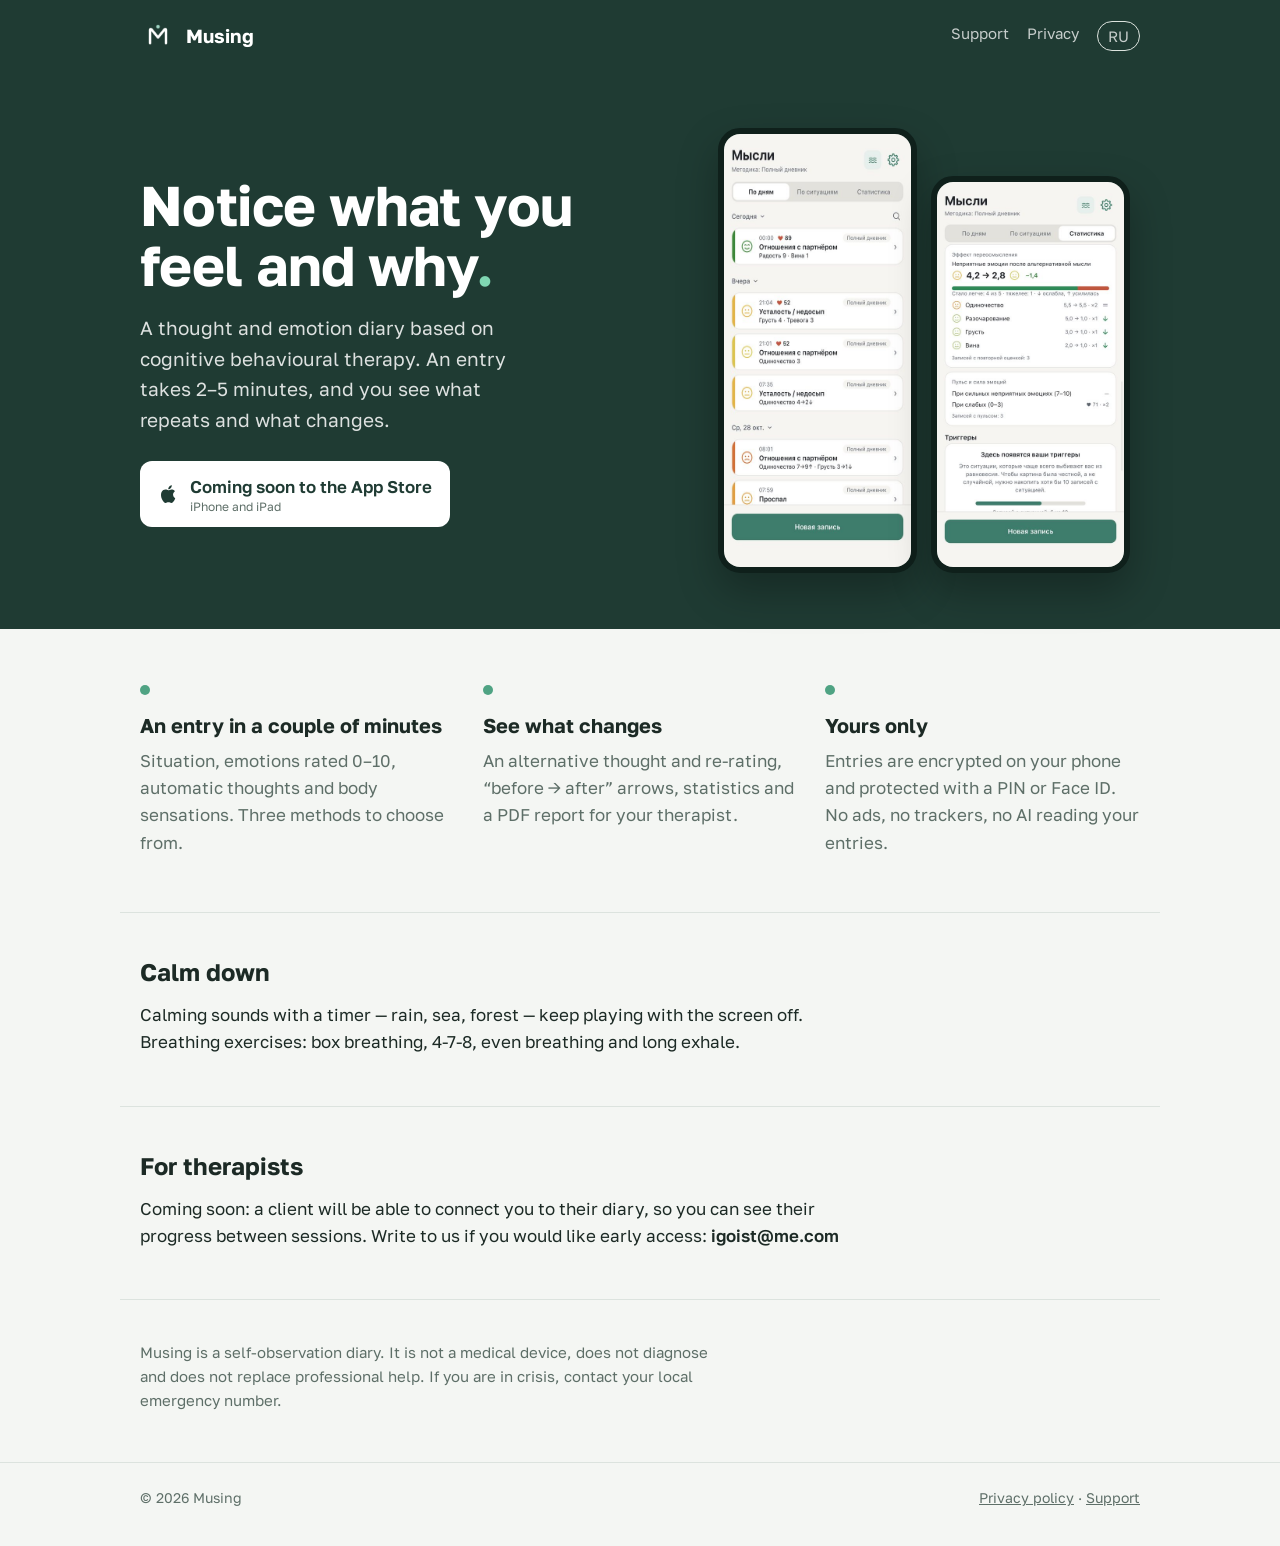
==== en/index.html @ 52f9258c "Site: landing (RU/EN), privacy, support Co-Authored-By: Claude Opus 5.5 <noreply@anthropic.com> Clau" ====
<!doctype html>
<html lang="en">
<head>
<meta charset="utf-8">
<meta name="viewport" content="width=device-width, initial-scale=1, viewport-fit=cover">
<title>Musing — CBT Thought Diary</title>
<meta name="description" content="Log situations, thoughts and feelings in 2–5 minutes. See what repeats and what changes. Encrypted, no ads.">
<meta property="og:title" content="Musing — CBT Thought Diary">
<meta property="og:description" content="A self-observation diary based on cognitive behavioural therapy. Encrypted, no ads.">
<meta property="og:image" content="https://musingapp.com/img/icon.png">
<link rel="icon" href="/favicon.png">
<link rel="apple-touch-icon" href="/apple-touch-icon.png">
<link rel="alternate" hreflang="ru" href="https://musingapp.com/">
<link rel="stylesheet" href="https://fonts.googleapis.com/css2?family=Golos+Text:wght@400;500;600;700&display=swap">
<link rel="stylesheet" href="/style.css">
</head>
<body>
<header class="hero">
  <div class="wrap top">
    <a class="logo" href="/"><img src="/img/icon.png" alt=""> Musing</a>
    <nav><a href="/support/#en">Support</a><a href="/privacy/#en">Privacy</a><a class="lang" href="/" hreflang="ru">RU</a></nav>
  </div>
  <div class="wrap hero-main">
    <div>
      <h1>Notice what you feel and why<span class="dot">.</span></h1>
      <p>A thought and emotion diary based on cognitive behavioural therapy. An entry takes 2–5 minutes, and you see what repeats and what changes.</p>
      <span class="badge" aria-label="Coming soon to the App Store">
        <svg width="22" height="22" viewBox="0 0 24 24" fill="currentColor" aria-hidden="true"><path d="M16.4 12.6c0-2.4 2-3.6 2.1-3.7-1.1-1.7-2.9-1.9-3.5-1.9-1.5-.2-2.9.9-3.7.9-.8 0-1.9-.9-3.2-.8-1.6 0-3.1 1-4 2.4-1.7 3-.4 7.4 1.2 9.8.8 1.2 1.8 2.5 3 2.4 1.2 0 1.7-.8 3.1-.8 1.5 0 1.9.8 3.2.8 1.3 0 2.1-1.2 2.9-2.4.9-1.4 1.3-2.7 1.3-2.8 0 0-2.4-1-2.4-3.9zM14 5.5c.7-.8 1.1-1.9 1-3-1 0-2.1.7-2.8 1.5-.6.7-1.2 1.8-1 2.9 1.1.1 2.1-.6 2.8-1.4z"/></svg>
        <span>Coming soon to the App Store<small>iPhone and iPad</small></span>
      </span>
    </div>
    <div class="shots">
      <img src="/img/screen1.jpg" alt="Home screen: entries by day" width="480" height="990">
      <img src="/img/screen3.jpg" alt="Statistics: reframing effect" width="480" height="990">
    </div>
  </div>
</header>

<main>
  <div class="wrap features">
    <div><div class="mark"></div><h2>An entry in a couple of minutes</h2><p>Situation, emotions rated 0–10, automatic thoughts and body sensations. Three methods to choose from.</p></div>
    <div><div class="mark"></div><h2>See what changes</h2><p>An alternative thought and re-rating, “before → after” arrows, statistics and a PDF report for your therapist.</p></div>
    <div><div class="mark"></div><h2>Yours only</h2><p>Entries are encrypted on your phone and protected with a PIN or Face ID. No ads, no trackers, no AI reading your entries.</p></div>
  </div>

  <div class="wrap band">
    <h2>Calm down</h2>
    <p>Calming sounds with a timer — rain, sea, forest — keep playing with the screen off. Breathing exercises: box breathing, 4-7-8, even breathing and long exhale.</p>
  </div>

  <div class="wrap band">
    <h2>For therapists</h2>
    <p>Coming soon: a client will be able to connect you to their diary, so you can see their progress between sessions. Write to us if you would like early access: <span class="mail">igoist@me.com</span></p>
  </div>

  <div class="wrap band">
    <p class="note">Musing is a self-observation diary. It is not a medical device, does not diagnose and does not replace professional help. If you are in crisis, contact your local emergency number.</p>
  </div>
</main>

<footer>
  <div class="wrap">
    <span>© 2026 Musing</span>
    <span><a href="/privacy/#en">Privacy policy</a> · <a href="/support/#en">Support</a></span>
  </div>
</footer>
</body>
</html>
---- style.css ----
/* Musing / Мысли — общий стиль сайта.
   Цвета как у иконки: глубокий зелёный и мятная «точка мысли». */
:root {
  --bg: #F4F6F3;
  --paper: #FFFFFF;
  --fg: #1C2A25;
  --muted: #5E6F68;
  --line: #DCE3DE;
  --brand: #1F3B33;
  --mint: #4FA383;
  --on-brand: #FFFFFF;
  --font: "Golos Text", -apple-system, "Segoe UI", Roboto, Arial, sans-serif;
  color-scheme: light;
}
@media (prefers-color-scheme: dark) {
  :root {
    --bg: #101815; --paper: #17221E; --fg: #E6EEEA; --muted: #9CB0A7; --line: #26352F;
    --brand: #17302A; --mint: #7FD6B2; --on-brand: #E6EEEA;
    color-scheme: dark;
  }
}
* { box-sizing: border-box; }
html { -webkit-text-size-adjust: 100%; }
body {
  margin: 0; background: var(--bg); color: var(--fg);
  font-family: var(--font); font-size: 17px; line-height: 1.6;
}
a { color: var(--mint); }
a:focus-visible, button:focus-visible { outline: 3px solid var(--mint); outline-offset: 2px; border-radius: 4px; }
.wrap {
  max-width: 1040px; margin: 0 auto;
  padding-left: max(20px, env(safe-area-inset-left, 0px));
  padding-right: max(20px, env(safe-area-inset-right, 0px));
}
.top { display: flex; align-items: center; justify-content: space-between; gap: 16px; padding-block: 18px; }
.logo { display: flex; align-items: center; gap: 10px; color: inherit; text-decoration: none; font-weight: 700; font-size: 19px; }
.logo img { width: 36px; height: 36px; border-radius: 9px; }
.top nav { display: flex; gap: 18px; font-size: 15px; flex-wrap: wrap; }
.top nav a { color: var(--muted); text-decoration: none; }
.top nav a:hover { color: var(--fg); }
.lang { border: 1px solid var(--line); border-radius: 999px; padding: 2px 10px; }

/* Главная */
.hero { background: var(--brand); color: var(--on-brand); }
.hero-main { display: grid; grid-template-columns: 1.1fr .9fr; gap: 40px; align-items: center; padding-block: 56px; }
.hero .top a, .hero .top .logo { color: var(--on-brand); }
.hero .top nav a { color: color-mix(in srgb, var(--on-brand) 75%, transparent); }
.hero h1 { font-size: clamp(34px, 6vw, 56px); line-height: 1.08; margin: 0 0 18px; letter-spacing: -.01em; text-wrap: balance; }
.hero h1 .dot { color: #7FD6B2; }
.hero p { font-size: 19px; margin: 0 0 26px; max-width: 34ch; color: color-mix(in srgb, var(--on-brand) 85%, transparent); }
.badge { display: inline-flex; align-items: center; gap: 10px; background: #FFFFFF; color: #1F3B33; border-radius: 12px; padding: 12px 18px; font-weight: 600; text-decoration: none; }
.badge small { display: block; font-weight: 400; font-size: 12px; color: #5E6F68; line-height: 1.2; }
.shots { display: flex; gap: 14px; justify-content: center; }
.shots img { width: 46%; max-width: 240px; height: auto; border-radius: 22px; border: 6px solid #0F201B; box-shadow: 0 18px 40px rgba(0,0,0,.28); }
.shots img:nth-child(2) { margin-top: 48px; }

.features { padding-block: 56px; display: grid; grid-template-columns: repeat(3, 1fr); gap: 28px; }
.features h2 { font-size: 20px; margin: 0 0 6px; }
.features p { margin: 0; color: var(--muted); }
.features .mark { width: 10px; height: 10px; border-radius: 50%; background: var(--mint); margin-bottom: 14px; }

.band { border-top: 1px solid var(--line); padding-block: 40px; }
.band h2 { font-size: 24px; margin: 0 0 10px; }
.band p { margin: 0 0 10px; max-width: 65ch; }

footer { border-top: 1px solid var(--line); color: var(--muted); font-size: 14px; }
footer .wrap { display: flex; flex-wrap: wrap; gap: 8px 22px; justify-content: space-between; padding-block: 24px 36px; }
footer a { color: var(--muted); }

/* Текстовые страницы */
.doc { max-width: 720px; margin: 0 auto; padding-block: 24px 64px;
  padding-left: max(20px, env(safe-area-inset-left, 0px)); padding-right: max(20px, env(safe-area-inset-right, 0px)); }
.doc h1 { font-size: clamp(28px, 5vw, 38px); line-height: 1.2; margin: 8px 0 6px; text-wrap: balance; }
.doc .date { color: var(--muted); font-size: 15px; margin: 0 0 24px; }
.doc section { background: var(--paper); border: 1px solid var(--line); border-radius: 14px; padding: 24px clamp(18px, 4vw, 32px); margin-bottom: 20px; }
.doc h2 { font-size: 21px; margin: 0 0 12px; }
.doc dl { margin: 0; display: grid; gap: 14px; }
.doc dt { font-weight: 600; }
.doc dd { margin: 2px 0 0; }
.doc p { margin: 0 0 12px; }
.mail { font-weight: 600; user-select: all; }
.note { color: var(--muted); font-size: 15px; }

@media (max-width: 760px) {
  .hero-main { grid-template-columns: 1fr; padding-block: 32px 44px; gap: 32px; }
  .features { grid-template-columns: 1fr; gap: 22px; padding-block: 40px; }
  .top nav { gap: 12px; }
}
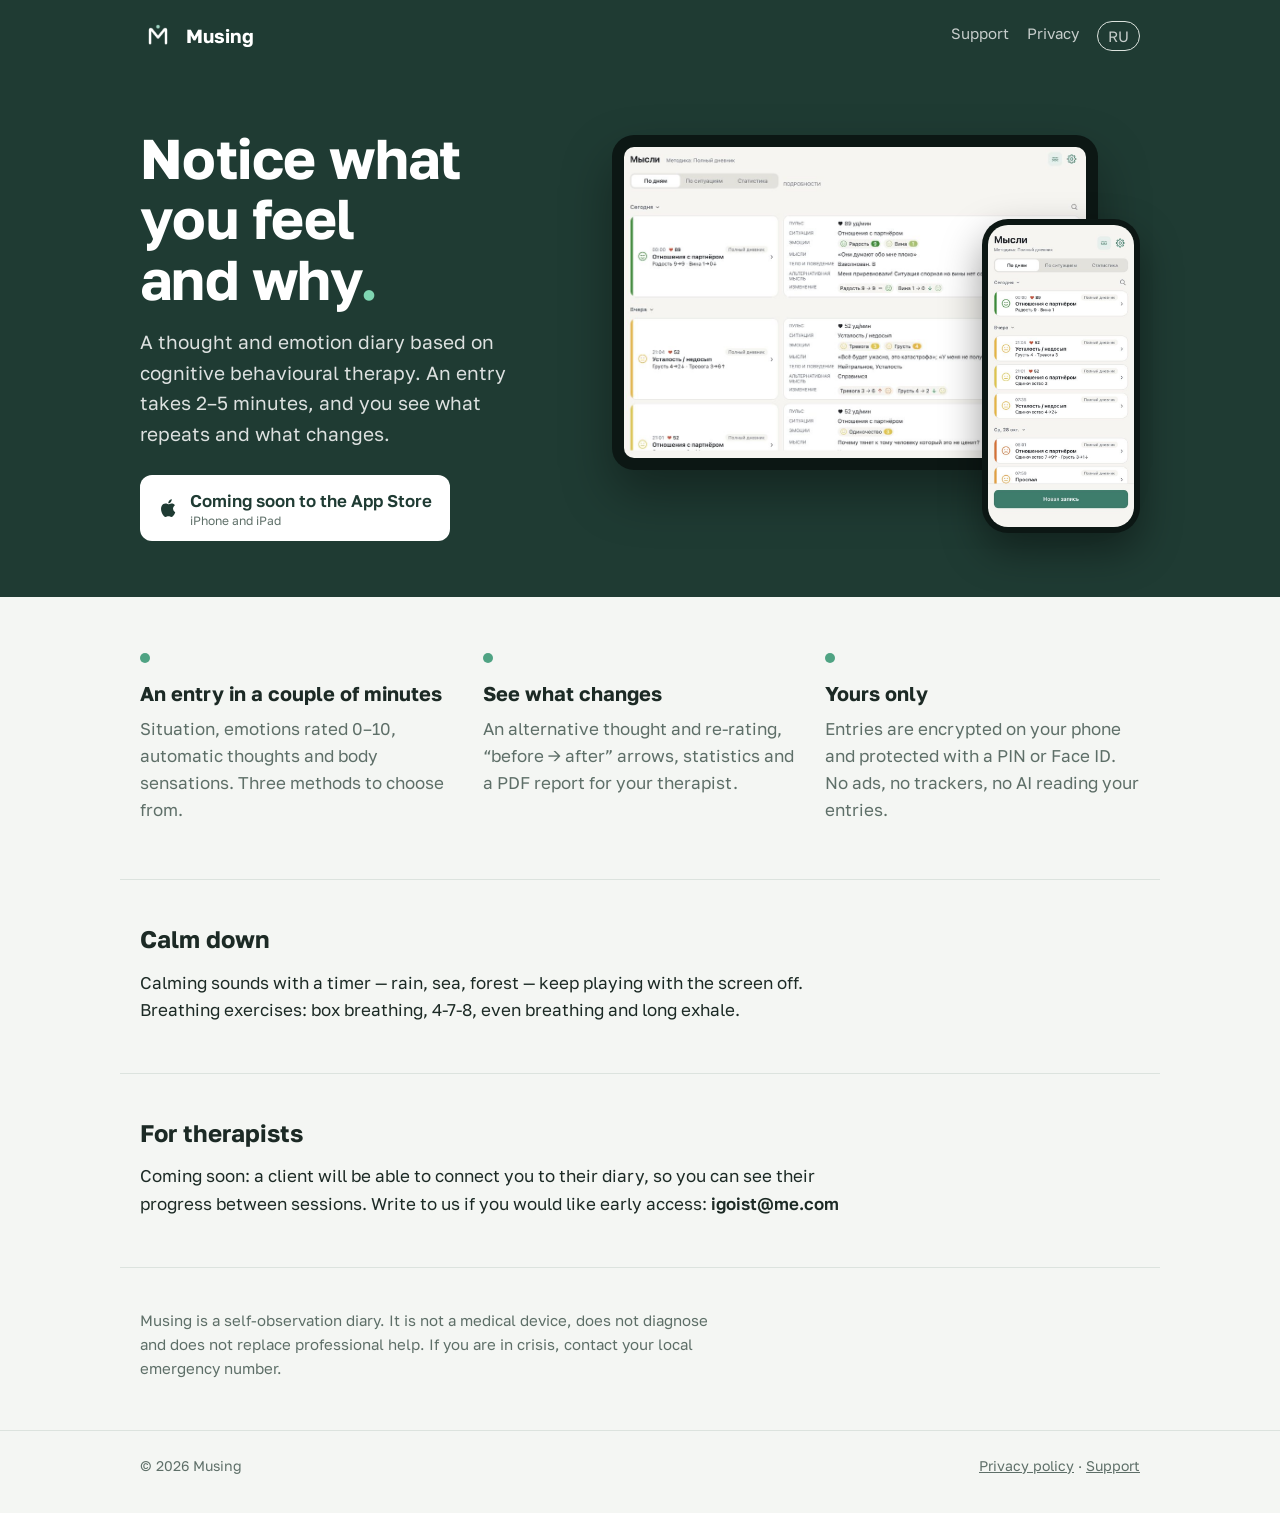
==== commit 278a7a5d: "Hero: iPad + iPhone; compact mobile nav Co-Authored-By: Claude Opus 5.5 <noreply@anthropic.com> Clau" ====
--- a/en/index.html
+++ b/en/index.html
@@ -18,7 +18,7 @@
 <header class="hero">
   <div class="wrap top">
     <a class="logo" href="/"><img src="/img/icon.png" alt=""> Musing</a>
-    <nav><a href="/support/#en">Support</a><a href="/privacy/#en">Privacy</a><a class="lang" href="/" hreflang="ru">RU</a></nav>
+    <nav><a href="/support/#en">Support</a><a class="hide-s" href="/privacy/#en">Privacy</a><a class="lang" href="/" hreflang="ru">RU</a></nav>
   </div>
   <div class="wrap hero-main">
     <div>
@@ -29,9 +29,9 @@
         <span>Coming soon to the App Store<small>iPhone and iPad</small></span>
       </span>
     </div>
-    <div class="shots">
-      <img src="/img/screen1.jpg" alt="Home screen: entries by day" width="480" height="990">
-      <img src="/img/screen3.jpg" alt="Statistics: reframing effect" width="480" height="990">
+    <div class="devices">
+      <div class="ipad"><img src="/img/ipad.jpg" alt="Musing on iPad: entries by day with details" width="1000" height="673"></div>
+      <div class="iphone"><img src="/img/screen1.jpg" alt="Musing on iPhone: home screen" width="480" height="990"></div>
     </div>
   </div>
 </header>
--- a/style.css
+++ b/style.css
@@ -42,7 +42,7 @@
 
 /* Главная */
 .hero { background: var(--brand); color: var(--on-brand); }
-.hero-main { display: grid; grid-template-columns: 1.1fr .9fr; gap: 40px; align-items: center; padding-block: 56px; }
+.hero-main { display: grid; grid-template-columns: .9fr 1.1fr; gap: 40px; align-items: center; padding-block: 56px; }
 .hero .top a, .hero .top .logo { color: var(--on-brand); }
 .hero .top nav a { color: color-mix(in srgb, var(--on-brand) 75%, transparent); }
 .hero h1 { font-size: clamp(34px, 6vw, 56px); line-height: 1.08; margin: 0 0 18px; letter-spacing: -.01em; text-wrap: balance; }
@@ -67,6 +67,13 @@
 footer .wrap { display: flex; flex-wrap: wrap; gap: 8px 22px; justify-content: space-between; padding-block: 24px 36px; }
 footer a { color: var(--muted); }
 
+/* Устройства на главной: iPad сзади, iPhone спереди справа */
+.devices { position: relative; padding-bottom: 12%; }
+.ipad { background: #0C1714; border-radius: 22px; padding: 12px; box-shadow: 0 24px 50px rgba(0,0,0,.35); width: 92%; }
+.ipad img { display: block; width: 100%; height: auto; border-radius: 10px; }
+.iphone { position: absolute; right: 0; bottom: 0; width: 30%; background: #0C1714; border-radius: 26px; padding: 6px; box-shadow: 0 18px 40px rgba(0,0,0,.4); }
+.iphone img { display: block; width: 100%; height: auto; border-radius: 20px; }
+
 /* Текстовые страницы */
 .doc { max-width: 720px; margin: 0 auto; padding-block: 24px 64px;
   padding-left: max(20px, env(safe-area-inset-left, 0px)); padding-right: max(20px, env(safe-area-inset-right, 0px)); }
@@ -81,6 +88,9 @@
 .mail { font-weight: 600; user-select: all; }
 .note { color: var(--muted); font-size: 15px; }
 
+@media (max-width: 520px) {
+  .top nav a.hide-s { display: none; }
+}
 @media (max-width: 760px) {
   .hero-main { grid-template-columns: 1fr; padding-block: 32px 44px; gap: 32px; }
   .features { grid-template-columns: 1fr; gap: 22px; padding-block: 40px; }
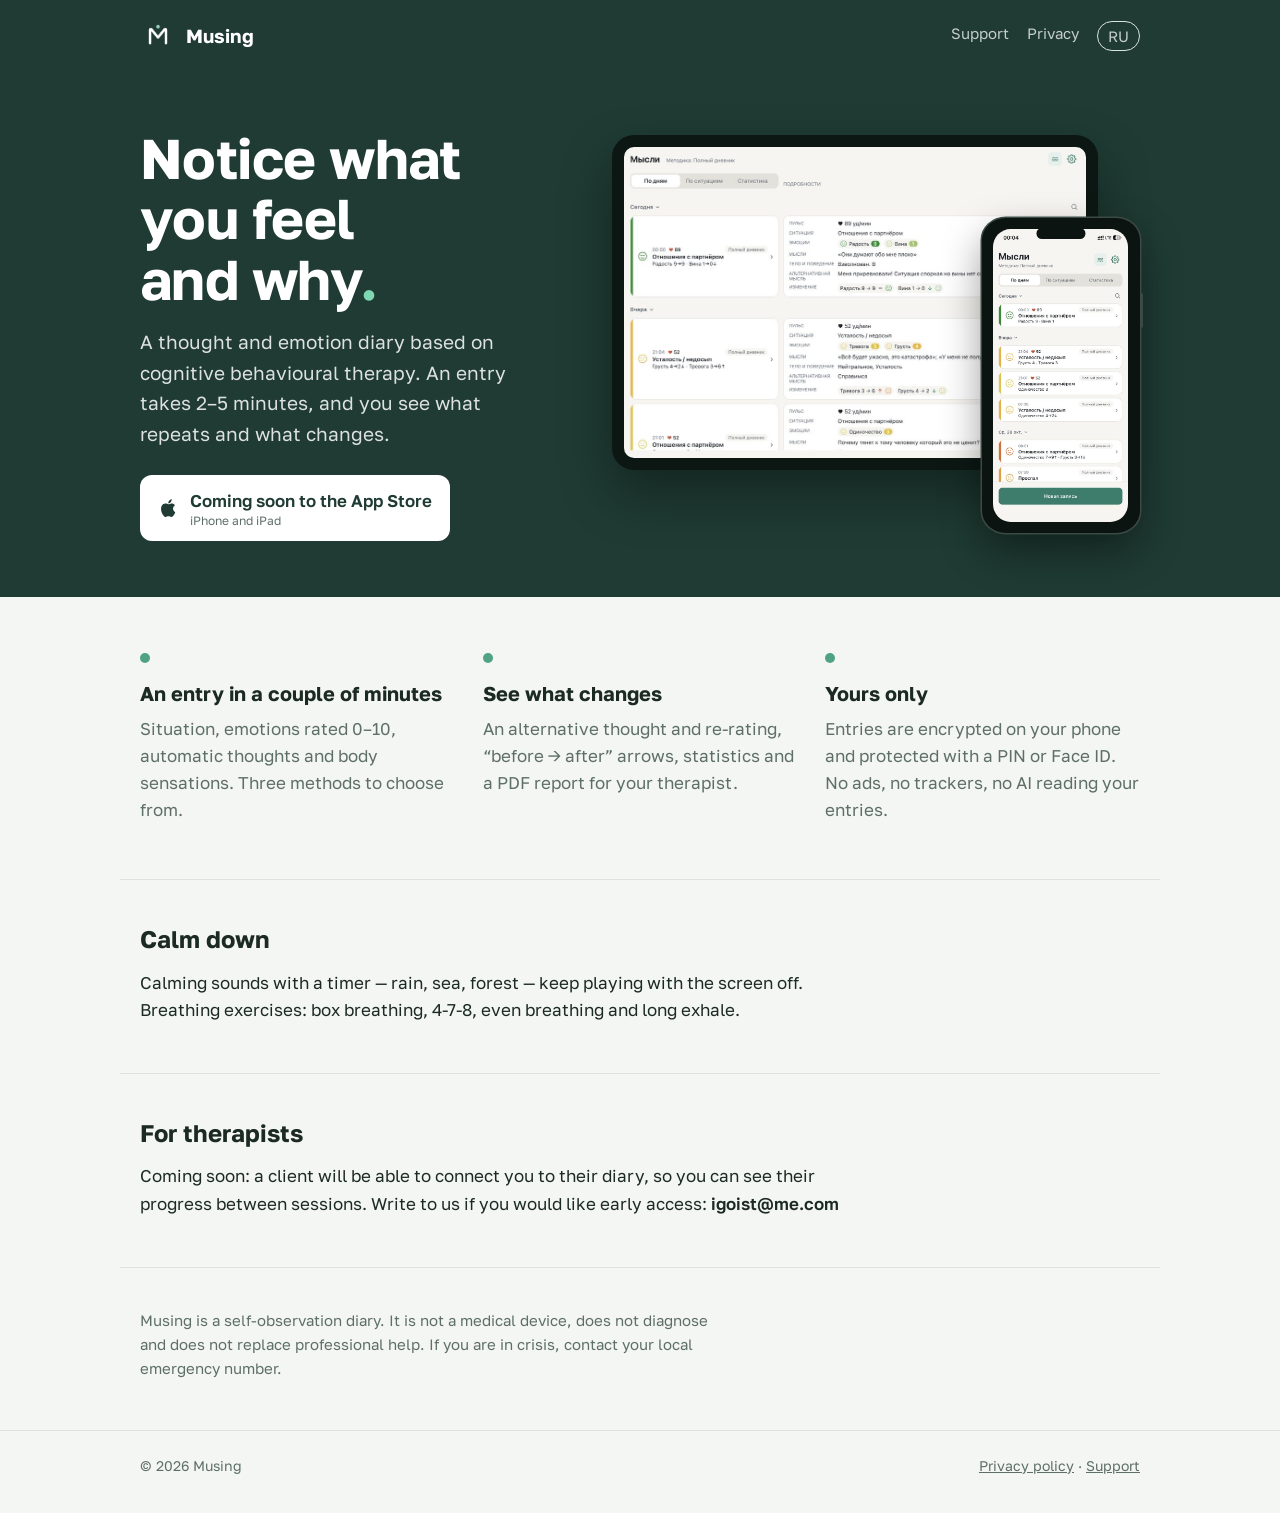
==== commit 4eb97681: "Hero phone: full screen with status bar, camera pill, thin bezel Co-Authored-By: Claude Opus 5.5 <no" ====
--- a/en/index.html
+++ b/en/index.html
@@ -31,7 +31,7 @@
     </div>
     <div class="devices">
       <div class="ipad"><img src="/img/ipad.jpg" alt="Musing on iPad: entries by day with details" width="1000" height="673"></div>
-      <div class="iphone"><img src="/img/screen1.jpg" alt="Musing on iPhone: home screen" width="480" height="990"></div>
+      <div class="iphone"><img src="/img/iphone-home.jpg" alt="Musing on iPhone: home screen" width="480" height="1039"></div>
     </div>
   </div>
 </header>
--- a/style.css
+++ b/style.css
@@ -71,8 +71,12 @@
 .devices { position: relative; padding-bottom: 12%; }
 .ipad { background: #0C1714; border-radius: 22px; padding: 12px; box-shadow: 0 24px 50px rgba(0,0,0,.35); width: 92%; }
 .ipad img { display: block; width: 100%; height: auto; border-radius: 10px; }
-.iphone { position: absolute; right: 0; bottom: 0; width: 30%; background: #0C1714; border-radius: 26px; padding: 6px; box-shadow: 0 18px 40px rgba(0,0,0,.4); }
-.iphone img { display: block; width: 100%; height: auto; border-radius: 20px; }
+.iphone { position: absolute; right: 0; bottom: 0; width: 30%; background: #0B1411; border-radius: 15% / 7%; padding: 2.2%; box-shadow: 0 0 0 1.5px #3B4A45, 0 18px 40px rgba(0,0,0,.4); }
+.iphone img { display: block; width: 100%; height: auto; border-radius: 13% / 6.2%; }
+/* вырез камеры в виде пилюли над строкой состояния */
+.iphone::after { content: ""; position: absolute; top: 3.4%; left: 50%; transform: translateX(-50%); width: 31%; height: 3.3%; border-radius: 999px; background: #0B1411; }
+/* боковые кнопки */
+.iphone::before { content: ""; position: absolute; right: -2.5px; top: 24%; width: 2.5px; height: 11%; border-radius: 0 2px 2px 0; background: #3B4A45; }
 
 /* Текстовые страницы */
 .doc { max-width: 720px; margin: 0 auto; padding-block: 24px 64px;
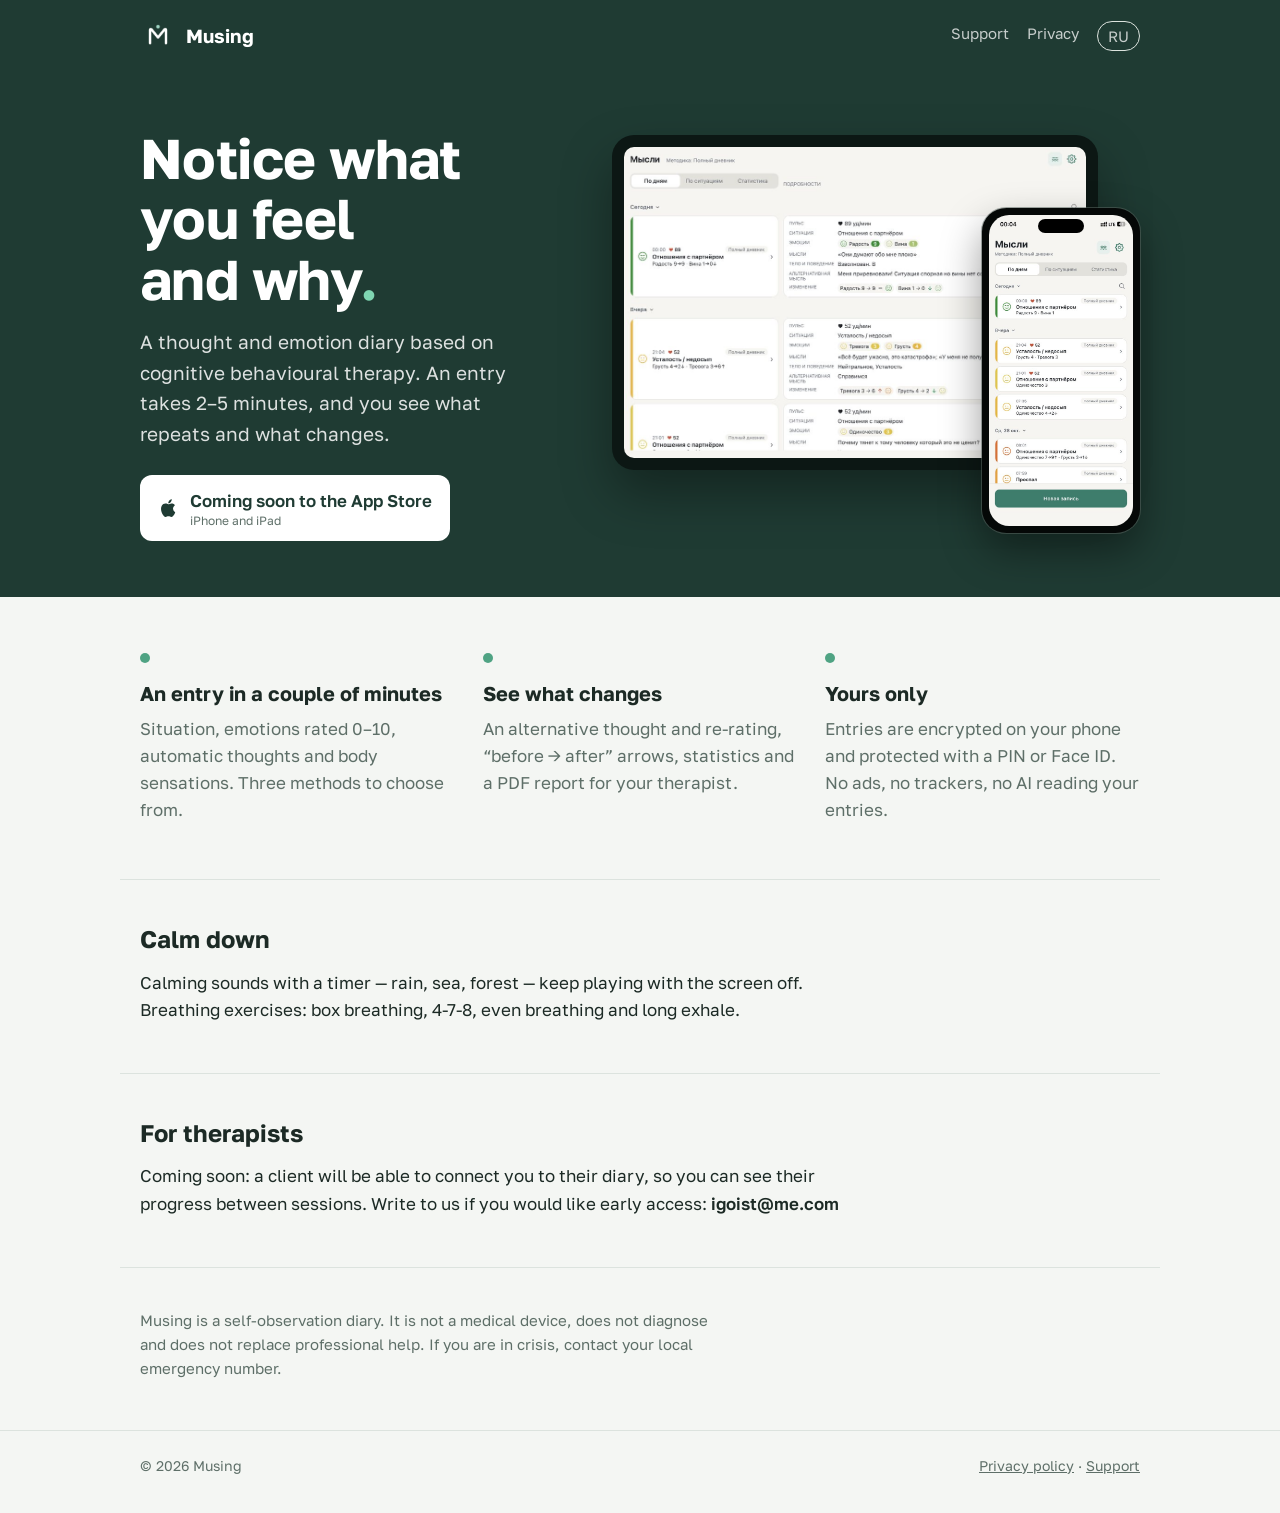
==== commit dedcc0c8: "Hero phone: thin bezel, camera island inside the screen Co-Authored-By: Claude Opus 5.5 <noreply@ant" ====
--- a/en/index.html
+++ b/en/index.html
@@ -31,7 +31,7 @@
     </div>
     <div class="devices">
       <div class="ipad"><img src="/img/ipad.jpg" alt="Musing on iPad: entries by day with details" width="1000" height="673"></div>
-      <div class="iphone"><img src="/img/iphone-home.jpg" alt="Musing on iPhone: home screen" width="480" height="1039"></div>
+      <div class="iphone"><div class="screen"><img src="/img/iphone-home.jpg" alt="Musing on iPhone: home screen" width="480" height="1039"><span class="island"></span></div></div>
     </div>
   </div>
 </header>
--- a/style.css
+++ b/style.css
@@ -71,12 +71,13 @@
 .devices { position: relative; padding-bottom: 12%; }
 .ipad { background: #0C1714; border-radius: 22px; padding: 12px; box-shadow: 0 24px 50px rgba(0,0,0,.35); width: 92%; }
 .ipad img { display: block; width: 100%; height: auto; border-radius: 10px; }
-.iphone { position: absolute; right: 0; bottom: 0; width: 30%; background: #0B1411; border-radius: 15% / 7%; padding: 2.2%; box-shadow: 0 0 0 1.5px #3B4A45, 0 18px 40px rgba(0,0,0,.4); }
-.iphone img { display: block; width: 100%; height: auto; border-radius: 13% / 6.2%; }
-/* вырез камеры в виде пилюли над строкой состояния */
-.iphone::after { content: ""; position: absolute; top: 3.4%; left: 50%; transform: translateX(-50%); width: 31%; height: 3.3%; border-radius: 999px; background: #0B1411; }
-/* боковые кнопки */
-.iphone::before { content: ""; position: absolute; right: -2.5px; top: 24%; width: 2.5px; height: 11%; border-radius: 0 2px 2px 0; background: #3B4A45; }
+/* Телефон по пропорциям экрана 393×852: рамка ~1.3% ширины, скругление экрана ~14% ширины,
+   «островок» камеры 32% ширины экрана, с полоской экрана над ним */
+.iphone { position: absolute; right: 0; bottom: 0; width: 30%; background: #050807; padding: 1.4%;
+  border-radius: 15.5% / 7.2%; box-shadow: 0 0 0 1px #58656088, 0 18px 40px rgba(0,0,0,.4); }
+.iphone .screen { position: relative; border-radius: 14% / 6.5%; overflow: hidden; }
+.iphone img { display: block; width: 100%; height: auto; }
+.iphone .island { position: absolute; top: 1.35%; left: 50%; transform: translateX(-50%); width: 32%; height: 4.3%; border-radius: 999px; background: #000; }
 
 /* Текстовые страницы */
 .doc { max-width: 720px; margin: 0 auto; padding-block: 24px 64px;
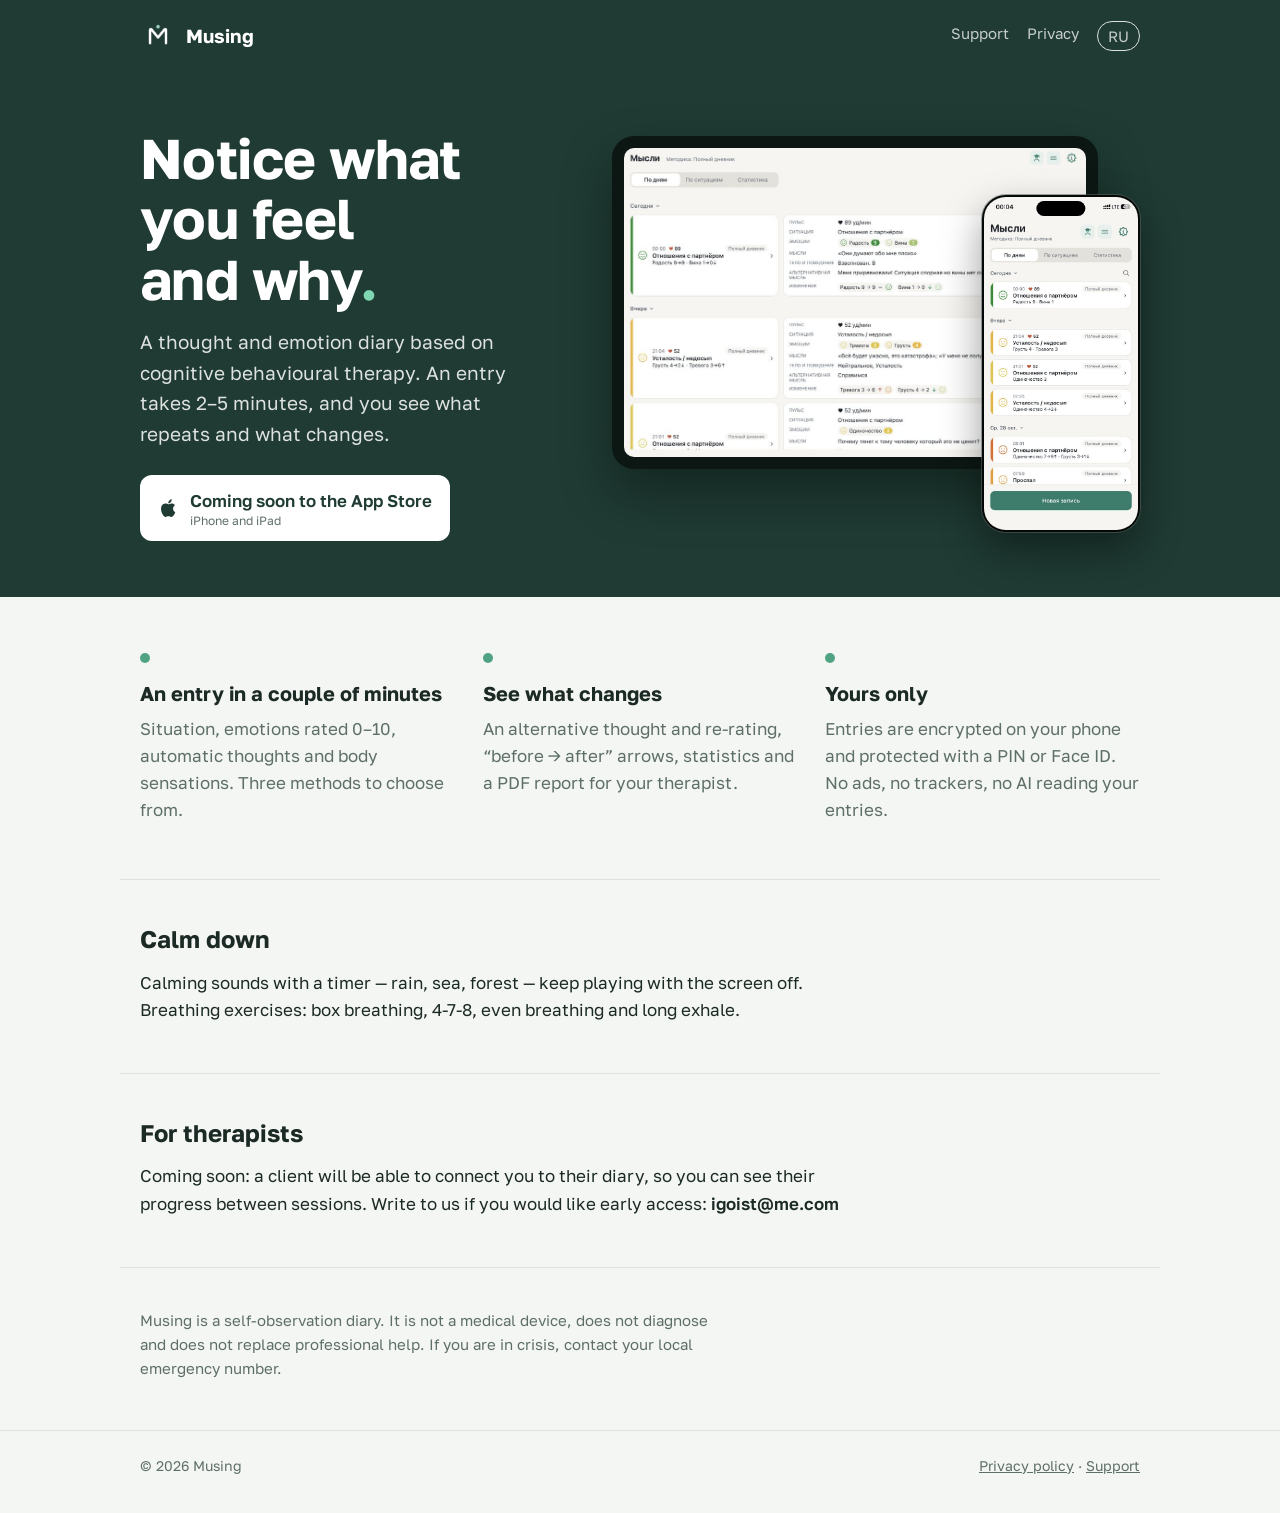
==== commit 6ef62e94: "Hero screenshots: specialist button and new gear icon Co-Authored-By: Claude Opus 5.5 <noreply@anthr" ====
--- a/en/index.html
+++ b/en/index.html
@@ -30,7 +30,7 @@
       </span>
     </div>
     <div class="devices">
-      <div class="ipad"><img src="/img/ipad.jpg" alt="Musing on iPad: entries by day with details" width="1000" height="673"></div>
+      <div class="ipad"><img src="/img/ipad.jpg" alt="Musing on iPad: entries by day with details" width="1000" height="669"></div>
       <div class="iphone"><div class="screen"><img src="/img/iphone-home.jpg" alt="Musing on iPhone: home screen" width="480" height="1039"><span class="island"></span></div></div>
     </div>
   </div>
--- a/style.css
+++ b/style.css
@@ -68,14 +68,18 @@
 footer a { color: var(--muted); }
 
 /* Устройства на главной: iPad сзади, iPhone спереди справа */
-.devices { position: relative; padding-bottom: 12%; }
+.devices { position: relative; padding-bottom: 12%; container-type: inline-size; }
 .ipad { background: #0C1714; border-radius: 22px; padding: 12px; box-shadow: 0 24px 50px rgba(0,0,0,.35); width: 92%; }
 .ipad img { display: block; width: 100%; height: auto; border-radius: 10px; }
 /* Телефон по пропорциям экрана 393×852: рамка ~1.3% ширины, скругление экрана ~14% ширины,
    «островок» камеры 32% ширины экрана, с полоской экрана над ним */
-.iphone { position: absolute; right: 0; bottom: 0; width: 30%; background: #050807; padding: 1.4%;
-  border-radius: 15.5% / 7.2%; box-shadow: 0 0 0 1px #58656088, 0 18px 40px rgba(0,0,0,.4); }
-.iphone .screen { position: relative; border-radius: 14% / 6.5%; overflow: hidden; }
+/* Скругления концентрические: внешний радиус = внутренний + толщина рамки.
+   Размеры в cqw — долях ширины блока с устройствами, поэтому пропорции не плывут на любом экране.
+   Телефон 30cqw, рамка 0.42cqw, экран ≈ 29.2cqw, радиус экрана ≈ 14% его ширины. */
+.iphone { --bezel: 0.42cqw; --r: 4.1cqw; position: absolute; right: 0; bottom: 0; width: 30cqw; background: #050807;
+  padding: var(--bezel); border-radius: calc(var(--r) + var(--bezel));
+  box-shadow: 0 0 0 1px #58656088, 0 18px 40px rgba(0,0,0,.4); }
+.iphone .screen { position: relative; border-radius: var(--r); overflow: hidden; }
 .iphone img { display: block; width: 100%; height: auto; }
 .iphone .island { position: absolute; top: 1.35%; left: 50%; transform: translateX(-50%); width: 32%; height: 4.3%; border-radius: 999px; background: #000; }
 
